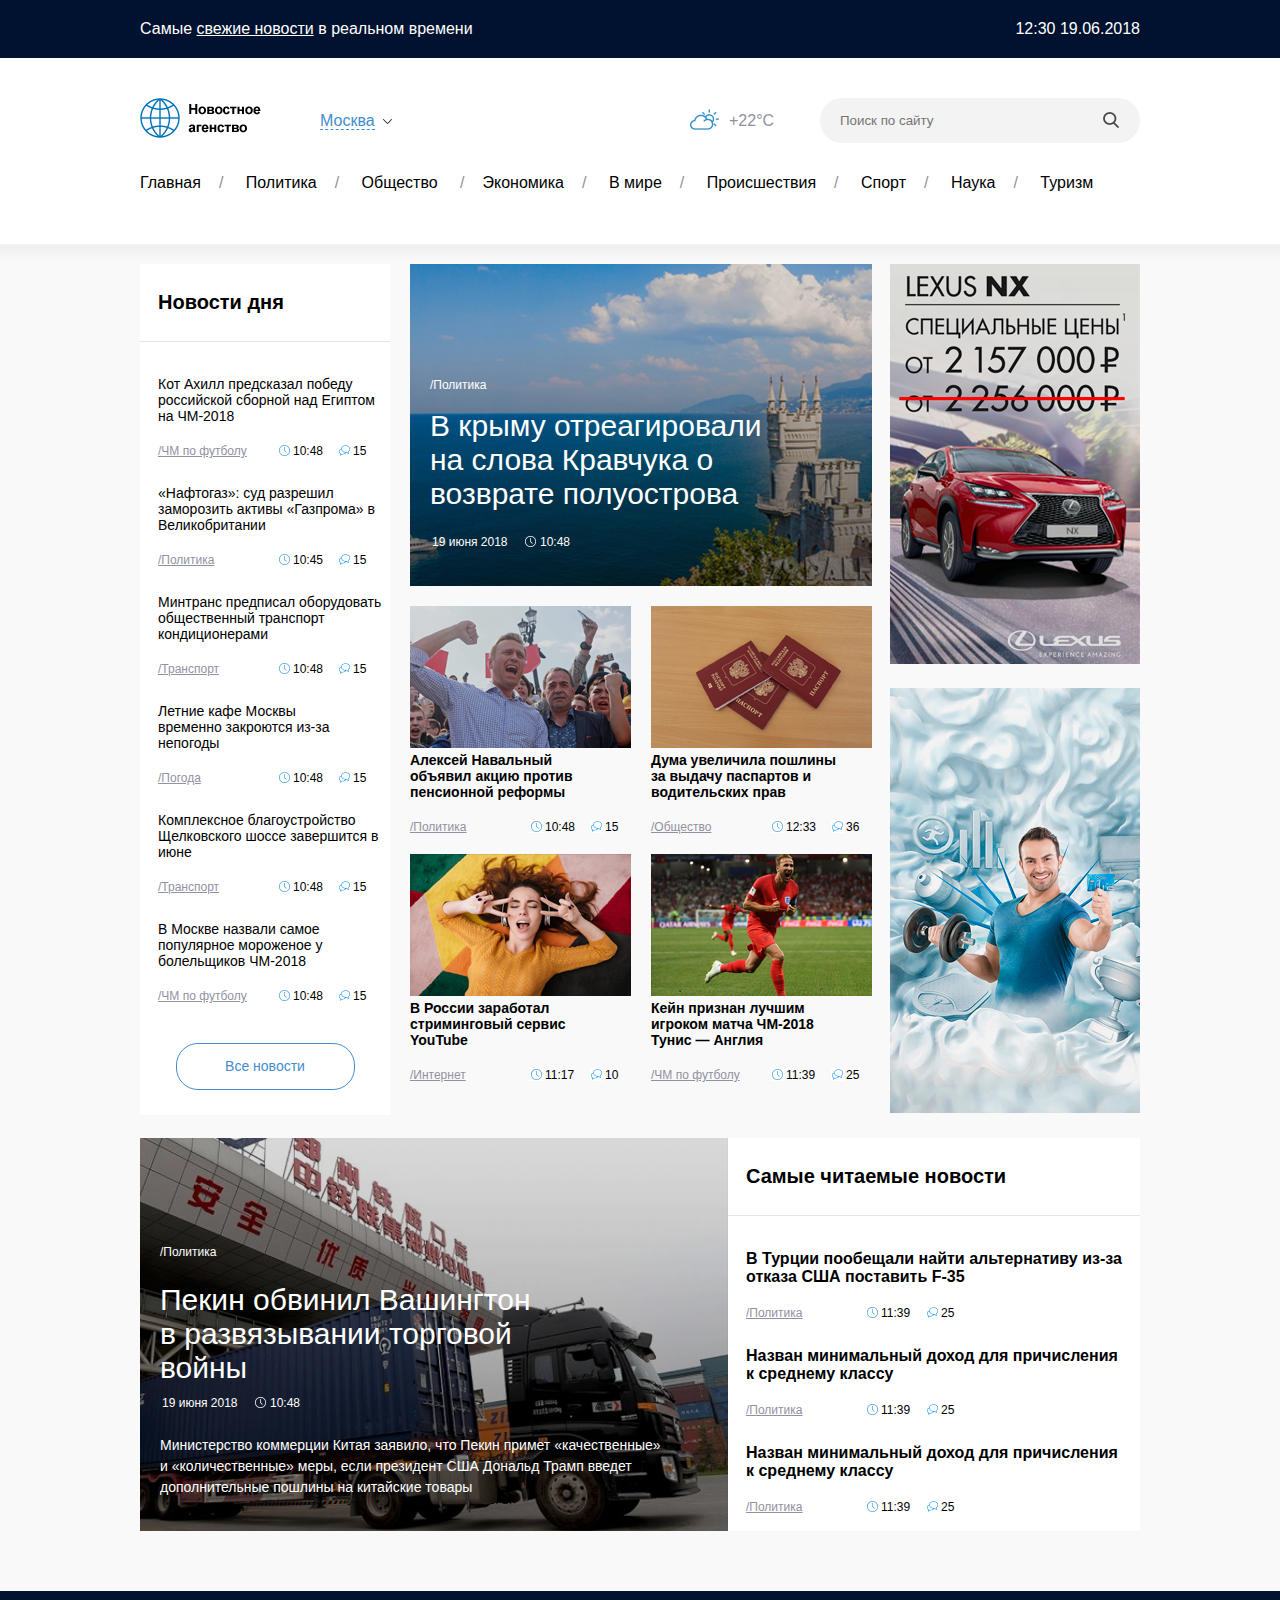
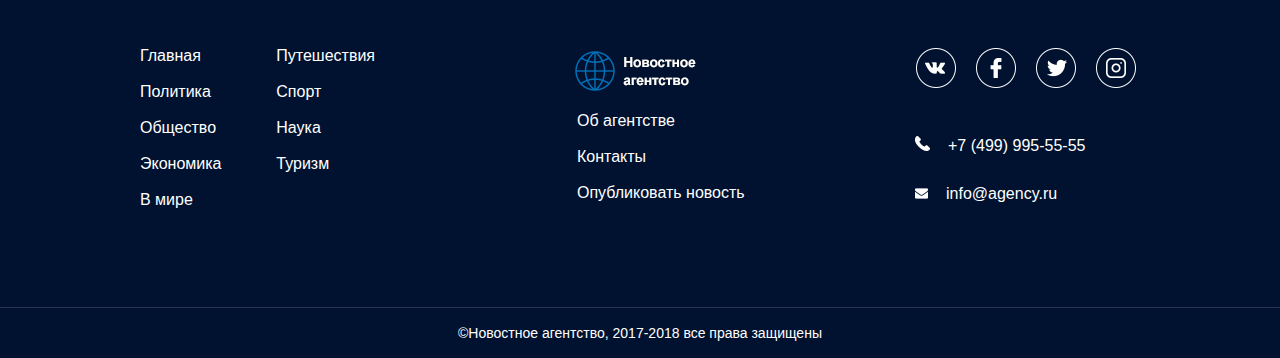
==== news_agency/index.html @ 675a8f58 "first commit" ====
<!DOCTYPE html>
<html>
<head>
	<title>Новостное агентство</title>
	<meta charset="utf-8">
	<link rel="stylesheet" type="text/css" href="styles.css">
</head>
<body>
	<div id="dark_blue-bar">
		<div class="fixed-container">
			Самые <a href="#">свежие новости</a> в реальном времени
			<div id="datetime">12:30 19.06.2018</div>
		</div>
	</div>
	<header>
		<div class="fixed-container">
			<img id="logo" src="img/logo.png" alt="Логотип">
			<div id="city"><a href="#">Москва</a></div> 
			<!-- элементы, которые не применяются в данной странице согласно макету-заданию
			<div id="weekday">19 июня, вторник</div>
			<div id="time">10:48</div>
			-->
			<div id="weather">+22&deg;C</div>
			<form id="search" action="url" method="post">
				<input type="text" placeholder="Поиск по сайту">
				<input type="image" src="img/icon-search-button.png" alt="Лупа">
			</form>
			</div>
		</header>
	<nav id="menu">
			<div class="fixed-container">
			<ul>
				<li class="menu-item"><a href="#">Главная</a></li>
				<li class="menu-item"><a href="#">Политика</a></li>
				<li class="menu-item"><a href="#">Общество</a>
				<li class="menu-item"><a href="#">Экономика</a></li>
				<li class="menu-item"><a href="#">В мире</a></li>
				<li class="menu-item"><a href="#">Происшествия</a></li>
				<li class="menu-item"><a href="#">Спорт</a></li>
				<li class="menu-item"><a href="#">Наука</a></li>
				<li id="menu-item-end"><a href="#">Туризм</a></li>
			</ul>
			</div>
			</nav>
	<main>
		<div class="fixed-container">
			<section id="column-left">
				<h2>Новости дня</h2>
				<div class="news-item">
					<div class="news-item-text">
						Кот Ахилл предсказал победу российской сборной над Египтом на ЧМ-2018
					</div>
					<div class="news-item-props">
						<a href="#">/ЧМ по футболу</a>
						<div class="news-time">10:48</div>
						<div class="news-comments-count">15</div>
					</div>
				</div>
				<div class="news-item">
					<div class="news-item-text">
						«Нафтогаз»: суд разрешил заморозить активы «Газпрома» в Великобритании
					</div>
					<div class="news-item-props">
						<a href="#">/Политика</a>
						<div class="news-time">10:45</div>
						<div class="news-comments-count">15</div>
					</div>
				</div>
				<div class="news-item">
					<div class="news-item-text">
						Минтранс предписал оборудовать общественный транспорт кондиционерами
					</div>
					<div class="news-item-props">
						<a href="#">/Транспорт</a>
						<div class="news-time">10:48</div>
						<div class="news-comments-count">15</div>
					</div>
				</div>
				<div class="news-item">
					<div class="news-item-text">
						Летние кафе Москвы<br>временно закроются из-за<br>непогоды
					</div>
					<div class="news-item-props">
						<a href="#">/Погода</a>
						<div class="news-time">10:48</div>
						<div class="news-comments-count">15</div>
					</div>
				</div>
				<div class="news-item">
					<div class="news-item-text">
						Комплексное благоустройство Щелковского шоссе завершится в июне
					</div>
					<div class="news-item-props">
						<a href="#">/Транспорт</a>
						<div class="news-time">10:48</div>
						<div class="news-comments-count">15</div>
					</div>
				</div>
				<div class="news-item">
					<div class="news-item-text">
						В Москве назвали самое популярное мороженое у болельщиков ЧМ-2018
					</div>
					<div class="news-item-props">
						<a href="#">/ЧМ по футболу</a>
						<div class="news-time">10:48</div>
						<div class="news-comments-count">15</div>
					</div>
				</div>
				<div id="all-news-butt">
					<a href="#">Все новости</a>
				</div>
			</section>
			<section id="column-center">
				<div id="center-top">
					<a href="#" id="center-top-tag">/Политика</a>
					<div id="center-top-text">
					В крыму отреагировали на слова Кравчука о возврате полуострова
					</div>
					<div id="center-top-date">
						19 июня 2018
						<div id="center-top-time">10:48</div>
					</div>
				</div>
				<figure class="center-left">
					<img src="img/navalny.png" alt="Фото">
					<figcaption class="center-text">
						Алексей Навальный объявил акцию против пенсионной реформы
					</figcaption> 
					<div class="news-item-props">
						<a href="#">/Политика</a>
						<div class="news-time">10:48</div>
						<div class="news-comments-count">15</div>
					</div>
				</figure>
				<figure class="center-right">
					<img src="img/passport.png" alt="Фото">
					<figcaption class="center-text">
						Дума увеличила пошлины за выдачу паспартов и водительских прав
					</figcaption> 
					<div class="news-item-props">
						<a href="#">/Общество</a>
						<div class="news-time">12:33</div>
						<div class="news-comments-count">36</div>
					</div>
				</figure>
				<figure class="center-left">
					<img src="img/streaming.png" alt="Фото">
					<figcaption class="center-text">
						В России заработал стриминговый сервис YouTube
					</figcaption>
					<div class="news-item-props">
						<a href="#">/Интернет</a>
						<div class="news-time">11:17</div>
						<div class="news-comments-count">10</div>
					</div>
				</figure>
				<figure class="center-right">
					<img src="img/kein.png" alt="Фото">
					<figcaption class="center-text">
						Кейн признан лучшим игроком матча ЧМ-2018 Тунис &mdash; Англия
					</figcaption>
					<div class="news-item-props">
						<a href="#">/ЧМ по футболу</a>
						<div class="news-time">11:39</div>
						<div class="news-comments-count">25</div>
					</div>
				</figure>
			</section>
			<aside>
				<img src="img/banner-1.png" alt="Реклама">
				<img src="img/banner-2.png" alt="Реклама">
			</aside>
		</div>
			<section id="special-news">
			<div class="fixed-container">
				<div id="special-news-left">
					<a id="special-left-tag" href="#">/Политика</a>
					<div id="special-left-text">
					Пекин обвинил Вашингтон в развязывании торговой войны
					</div>
					<div id="special-left-date">
						19 июня 2018
						<div id="special-left-time">10:48</div>
					</div>
					<div id="special-left-text-2">Министерство коммерции Китая заявило, что Пекин примет «качественные»<br>и «количественные» меры, если президент США Дональд Трамп введет<br>дополнительные пошлины на китайские товары</div>
				</div>
				<div id="special-news-right">
					<h2>Самые читаемые новости</h2>
					<div class="news-item">
						<div class="special-right-text">
						В Турции пообещали найти альтернативу из-за отказа США поставить F-35
						</div>
						<div class="news-item-props">
							<a href="#">/Политика</a>
							<div class="news-time">11:39</div>
							<div class="news-comments-count">25</div>
						</div>
					</div>
					<div class="news-item">
						<div class="special-right-text">
							Назван минимальный доход для причисления к среднему классу
						</div>
						<div class="news-item-props">
							<a href="#">/Политика</a>
							<div class="news-time">11:39</div>
							<div class="news-comments-count">25</div>
						</div>
					</div>
					<div class="news-item">
						<div class="special-right-text">
							Назван минимальный доход для причисления к среднему классу
						</div>
						<div class="news-item-props">
							<a href="#">/Политика</a>
							<div class="news-time">11:39</div>
							<div class="news-comments-count">25</div>
						</div>
					</div>
				</div>
			</div>
			</section>
	</main>
	<footer>
		<div class="fixed-container">
			<div id="foot-block-left">
				<div id="a_left">
					<a href="#">Главная</a>
					<a href="#">Политика</a>
					<a href="#">Общество</a>
					<a href="#">Экономика</a>
					<a href="#">В мире</a>
				</div>
				<div id="a_right">
					<a href="#">Путешествия</a>
					<a href="#">Спорт</a>
					<a href="#">Наука</a>
					<a href="#">Туризм</a>
				</div>
			</div>
			<div id="foot-block-cntr">
				<a id="logo_2" href="#"><img src="img/logo2.png" alt="Логотип"></a>
				<div id="a_cntr">
					<a href="#">Об агентстве</a>
					<a href="#">Контакты</a>
					<a href="#">Опубликовать новость</a>
				</div>
			</div>
			<div id="foot-block-right">
				<div id="social">
					<a href="https://vk.com/"><img src="img/icon-vk.png" alt="vk"></a><a class="a_next" href="https://www.facebook.com/"><img src="img/icon-fb.png" alt="facebook"></a><a class="a_next" href="https://twitter.com/?lang=ru"><img src="img/icon-tw.png" alt="twitter"></a><a class="a_next" href="https://www.instagram.com/?hl=ru"><img src="img/icon-in.png" alt="instagram"></a><!-- Убрал все переходы на новую строку, т.к. они добавляют непонятные отступы inline-block. Отступы пропали, однако код стал менее читаемым-->
				</div>
				<a id="phone" href="#">+7 (499) 995-55-55</a>
				<a id="mail" href="#">info@agency.ru</a>
			</div>
		</div>
		<div id="copyright">&copy;Новостное агентство, 2017-2018 все права защищены</div>
	</footer>
</body>
</html>
---- news_agency/styles.css ----
html, body {
	margin: 0;
	padding: 0;
	min-width: 1000px;
	font-family: Arial;
}

h2 {
	font-size: 20px;
	padding: 27px 0 27px 18px;
	margin: 0 0 34px;
	border-bottom: 1px solid #e5e5e5;
}

#dark_blue-bar {
	background-color: #00122f;
	color: white;
	padding: 20px 0;
	font-size: 16px;
}

#dark_blue-bar a {
	color: white;
}

.fixed-container {
	width: 1000px;
	margin: 0 auto;
	position: relative;
}

#datetime {
	float: right;
}

header {
	height: 100px;
}

	#logo {
		position: absolute;
		top: 40px;
	}

	#city {
		position: absolute;
		top: 54px;
		left: 180px;
	}

		#city::after {
			content: url(img/icon-tick.png);
			margin-left: 7px;
			position: relative;
			top: -1px;
		}

		#city a {
			text-decoration: none;
			color: #448ccb;
			border-bottom: 1px dashed;
		}

	#weekday {
		position: absolute;
		top: 54px;
		left: 302px;
		font-size: 16px;
		color: #91919f;
	}

	#time {
		position: absolute;
		top: 54px;
		left: 455px;
		font-size: 16px;
		color: #91919f;
		background-image: url(img/icon-time-big.png);
		background-repeat: no-repeat;
		padding-left: 27px;
	}

	#weather {
		position: absolute;
		top: 50px;
		left: 549px;
		font-size: 16px;
		color: #91919f;
		background-image: url(img/icon-weather.png);
		background-repeat: no-repeat;
		padding: 4px 0 2px 40px;
	}

	#search {
		width: 320px;
		height: 45px;
		float: right;
		position: relative;
		top: 40px;
		background-color: #f3f3f3;
		border: none;
		border-radius: 22px;
	}

		input[type="text"] {
			width: 220px;
			height: 45px;
			margin-left: 20px;
			padding: 0;
			border: none;
			background-color: #f3f3f3;
		}

		input[type="image"] {
			margin: 13px 20px 14px 0;
			float: right;
		}

#menu {
	height: 70px;
}

	#menu ul {
		padding: 0;
	}

	#menu a {
			color: black;
			text-decoration: none;
		}

	.menu-item {
		display: inline;
		font-size: 16px;
		text-decoration: none;
	}

	.menu-item::after {
		content: "/";
		color: #91919f;
		margin: 0 18px;
		width: 15px;
		height: 15px;
		}

	#menu-item-end{
		display: inline;
		font-size: 16px;
		text-decoration: none;
	}

main {
	padding-top: 20px;
	background-color: #f9f9f9;
	background-image: url('img/central-bg-top.png');
	background-repeat: repeat-x;
}

	main .fixed-container {
		overflow-y: hidden;
	}

#column-left {
	background-color: #FFFFFF;
	width: 250px;
	float: left;
}

	.news-item {
		padding-left: 18px;
		margin-bottom: 27px;
		font-size: 14px;
	}

	.news-item-text {
		margin-bottom: 20px;
	}

	.news-item-props {
		font-size: 12px;
		position: relative;
		margin-bottom: 20px;
	}

		.news-item-props a {
			color: #91919f;
		}

		.news-time {
			position: absolute;
			top: 0;
			left: 120px;
			padding-left: 15px;
			background-image: url('img/icon-time.png');
			background-repeat: no-repeat;
		}

		.news-comments-count {
			position: absolute;
			top: 0;
			left: 180px;
			padding-left: 15px;
			background-image: url('img/icon-comments.png');
			background-repeat: no-repeat;
		}

	#all-news-butt {
		width: 177px;
		height: 45px;
		margin: 40px auto 25px;
		border: 1px solid #448ccb;
		border-radius: 22px;
		font-size: 14px;
		text-align: center;
		line-height: 44px;
	}

	#all-news-butt a {
		color: #448ccb;
		text-decoration: none;
	}

#column-center {
	width: 462px;
	margin-left: 20px;
	float: left;
}

	#center-top {
		width: 462px;
		height: 322px;
		margin-bottom: 20px;
		background-image: url(img/crimea.png);
		background-repeat: no-repeat;
		color: white;
	}

	#center-top-tag {
		position: absolute;
		top: 114px;
		margin-left: 20px;
		font-size: 12px;
		color: white;
		text-decoration: none;
	}

	#center-top-text {
		position: relative;
		top: 145px;
		margin-left: 20px;
		padding-right: 94px;
		font-size: 30px;
	}

	#center-top-date {
		position: absolute;
		top: 271px;
		margin-left: 22px;
		font-size: 12px;
	}

	#center-top-time {
		position: absolute;
		top: 0;
		left: 93px;
		background-image: url(img/icon-gray-clock.png);
		background-position: 0 35%;
		background-repeat: no-repeat;
		padding-left: 15px;
	}

	.center-left {
		width: 221px;
		float: left;
		margin: 0;
	}

	.center-right {
		width: 221px;
		float: right;
		margin: 0;
	}

	.center-text {
		font-size: 14px;
		font-weight: bold;
		width: 190px;
		margin-bottom: 20px;
	}

aside {
	width: 250px;
	float: right;
}

aside img {
	margin-bottom: 20px;
}

#special-news {
	padding-bottom: 60px;
}

	#special-news-left {
		width: 588px;
		height: 393px;
		float: left;
		margin: 0;
		background-image: url(img/track.png);
		background-repeat: no-repeat;
		color: white;
		position: relative;
	}

		#special-left-tag {
				position: absolute;
				top: 107px;
				margin-left: 20px;
				font-size: 12px;
				color: white;
				text-decoration: none;
			}

			#special-left-text {
				position: relative;
				top: 145px;
				margin-left: 20px;
				padding-right: 185px;
				font-size: 30px;
			}

			#special-left-date {
				position: absolute;
				top: 258px;
				margin-left: 22px;
				font-size: 12px;
			}

			#special-left-time {
				position: absolute;
				top: 0;
				left: 93px;
				background-image: url(img/icon-gray-clock.png);
				background-position: 0 35%;
				background-repeat: no-repeat;
				padding-left: 15px;
			}

			#special-left-text-2{
				position: absolute;
				top: 297px;
				margin-left: 20px;
				padding-right: 50px;
				font-size: 14px;
				line-height: 1.5;
			}

	#special-news-right {
		width: 412px;
		height: 393px;
		float: right;
		margin: 0;
		background-color: white;
	}

		.special-right-text {
				font-size: 16px;
				font-weight: bold;
				padding-right: 15px;
				margin-bottom: 20px;
		}

footer {
	background-color: #00122f;
	color: white;
}

	#foot-block-left {
		width: 250px;
		height: 260px;
		padding-top: 56px;
	}

		footer a {
			display: block;
			font-size: 16px;
			text-decoration: none;
			color: white;
			padding-bottom: 18px;
		}

		#a_left {
			float: left;
		}

		#a_right {
			float: right;
			margin-right: 15px;
		}

	#foot-block-cntr {
		width: 500px;
		position: absolute;
		top: 0;
		left: 250px;
		}


		#logo_2 {
			position: absolute;
			top: 60px;
			left: 185px; 
		}

		#a_cntr {
			position: absolute;
			top: 121px;
			left: 187px;
		}

	#foot-block-right {
		width: 250px;
		height: 260px;
		position: absolute;
		top: 0;
		right: 0;
	}

		#social {
			margin: 56px 0 43px 25px;
		}

			#social a {
				display: inline-block;
				padding: 0;
			}

			.a_next {
				margin-left: 18px;
			}

		#phone {
			position: relative;
			left: 25px;
			padding-bottom: 30px;
		}

			#phone::before {
				content: url(img/icon-phone.png);
				margin-right: 18px;
			}

		#mail {
			position: relative;
			left: 25px;
			padding-bottom: 30px;
		}

			#mail::before {
				content: url(img/icon-mail.png);
				margin-right: 18px;
			}

	#copyright {
		height: 50px;
		font-size: 14px;
		text-align: center;
		line-height: 50px;
		border-top: 1px solid #26354e;
	}
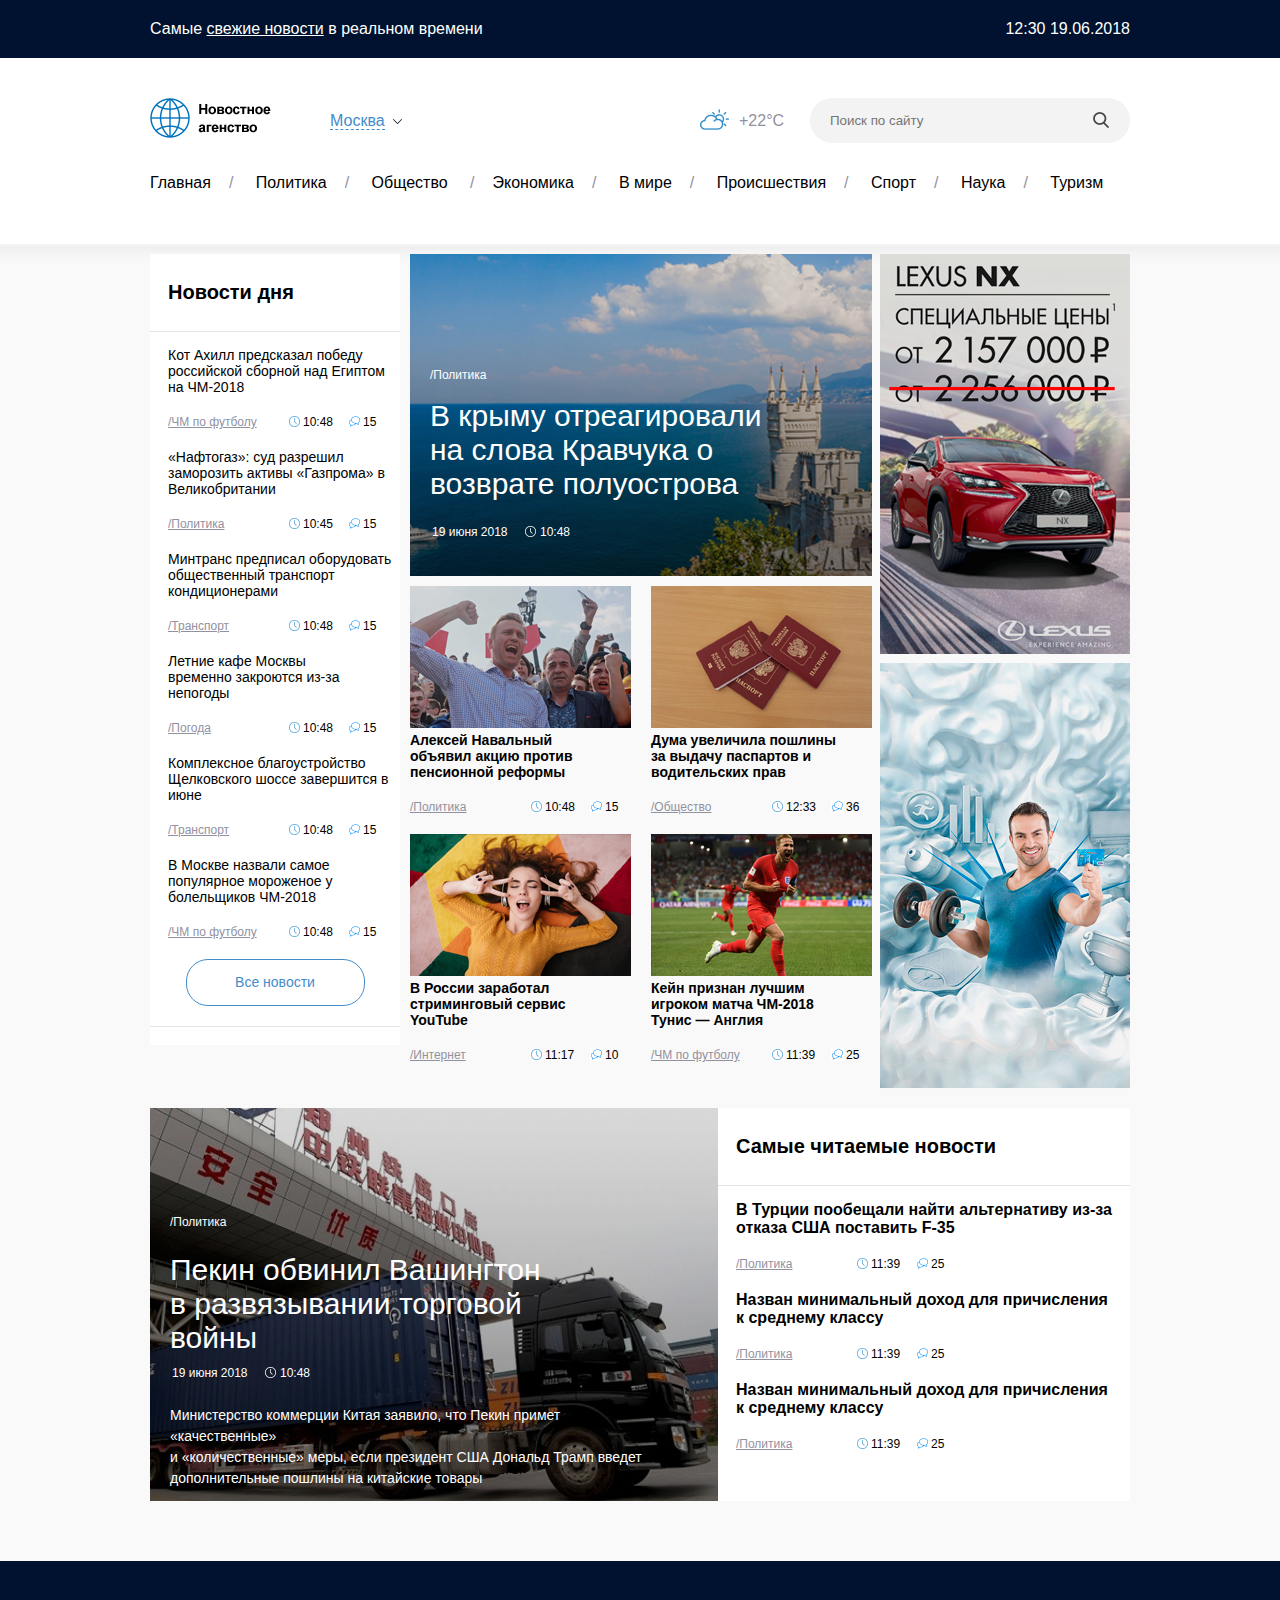
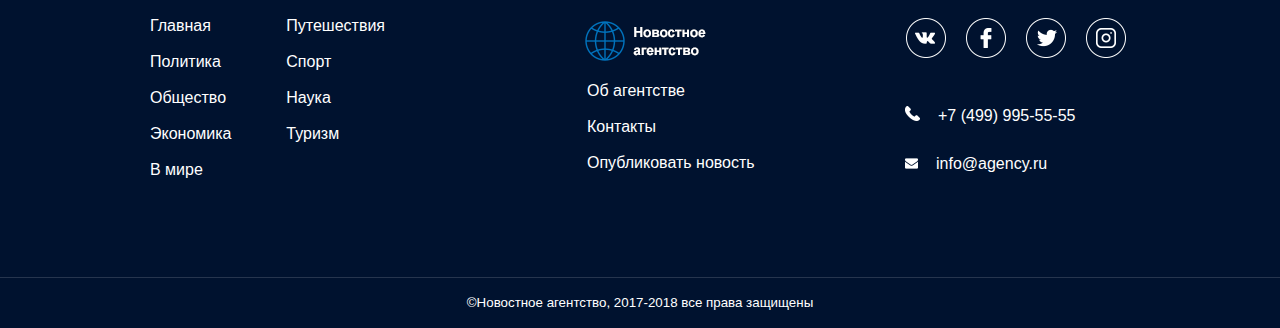
==== commit aa1cdb4c: "04/01/19 22:20:01" ====
--- a/news_agency/index.html
+++ b/news_agency/index.html
@@ -4,6 +4,8 @@
 	<title>Новостное агентство</title>
 	<meta charset="utf-8">
 	<link rel="stylesheet" type="text/css" href="styles.css">
+	<script src="jquery-3.3.1.min.js"></script>
+	<script src="script.js"></script>
 </head>
 <body>
 	<div id="dark_blue-bar">
@@ -109,6 +111,10 @@
 				<div id="all-news-butt">
 					<a href="#">Все новости</a>
 				</div>
+				<div id="exchange">
+					<div id="usd"></div>
+					<div id="euro"></div>
+				</div>
 			</section>
 			<section id="column-center">
 				<div id="center-top">
@@ -253,7 +259,7 @@
 				<a id="mail" href="#">info@agency.ru</a>
 			</div>
 		</div>
-		<div id="copyright">&copy;Новостное агентство, 2017-2018 все права защищены</div>
+		<small id="copyright">&copy;Новостное агентство, 2017-2018 все права защищены</small>
 	</footer>
 </body>
 </html>--- a/news_agency/styles.css
+++ b/news_agency/styles.css
@@ -8,7 +8,7 @@
 h2 {
 	font-size: 20px;
 	padding: 27px 0 27px 18px;
-	margin: 0 0 34px;
+	margin: 0 0 15px;
 	border-bottom: 1px solid #e5e5e5;
 }
 
@@ -24,7 +24,7 @@
 }
 
 .fixed-container {
-	width: 1000px;
+	width: 980px;
 	margin: 0 auto;
 	position: relative;
 }
@@ -150,7 +150,7 @@
 	}
 
 main {
-	padding-top: 20px;
+	padding-top: 10px;
 	background-color: #f9f9f9;
 	background-image: url('img/central-bg-top.png');
 	background-repeat: repeat-x;
@@ -168,7 +168,7 @@
 
 	.news-item {
 		padding-left: 18px;
-		margin-bottom: 27px;
+		margin-bottom: 18px;
 		font-size: 14px;
 	}
 
@@ -207,7 +207,7 @@
 	#all-news-butt {
 		width: 177px;
 		height: 45px;
-		margin: 40px auto 25px;
+		margin: 20px auto 20px;
 		border: 1px solid #448ccb;
 		border-radius: 22px;
 		font-size: 14px;
@@ -220,16 +220,44 @@
 		text-decoration: none;
 	}
 
+	#exchange {
+		border-top: 1px solid #e5e5e5;
+		padding-left: 18px;
+	}
+
+		#usd {
+			display: inline-block;
+			width: 40px;
+			overflow: hidden;
+			line-height: 55px;
+			background-image: url(img/icon-usd.png);
+			background-repeat: no-repeat;
+			padding-left: 50px;
+			background-position: 0 35%;
+		}
+
+		#euro {
+			display: inline-block;
+			width: 40px;
+			overflow: hidden;
+			line-height: 55px;
+			margin-left: 10px;
+			background-image: url(img/icon-euro.png);
+			background-repeat: no-repeat;
+			padding-left: 50px;
+			background-position: 0 35%;
+		}
+
 #column-center {
 	width: 462px;
-	margin-left: 20px;
+	margin-left: 10px;
 	float: left;
 }
 
 	#center-top {
 		width: 462px;
 		height: 322px;
-		margin-bottom: 20px;
+		margin-bottom: 10px;
 		background-image: url(img/crimea.png);
 		background-repeat: no-repeat;
 		color: white;
@@ -294,15 +322,15 @@
 }
 
 aside img {
-	margin-bottom: 20px;
+	margin-bottom: 5px;
 }
 
 #special-news {
-	padding-bottom: 60px;
+	padding:10px 0 60px 0;
 }
 
 	#special-news-left {
-		width: 588px;
+		width: 568px;
 		height: 393px;
 		float: left;
 		margin: 0;
@@ -325,7 +353,7 @@
 				position: relative;
 				top: 145px;
 				margin-left: 20px;
-				padding-right: 185px;
+				padding-right: 175px;
 				font-size: 30px;
 			}
 
@@ -368,7 +396,7 @@
 				font-weight: bold;
 				padding-right: 15px;
 				margin-bottom: 20px;
-		}
+			}
 
 footer {
 	background-color: #00122f;
@@ -462,8 +490,8 @@
 			}
 
 	#copyright {
+		display: block;
 		height: 50px;
-		font-size: 14px;
 		text-align: center;
 		line-height: 50px;
 		border-top: 1px solid #26354e;
